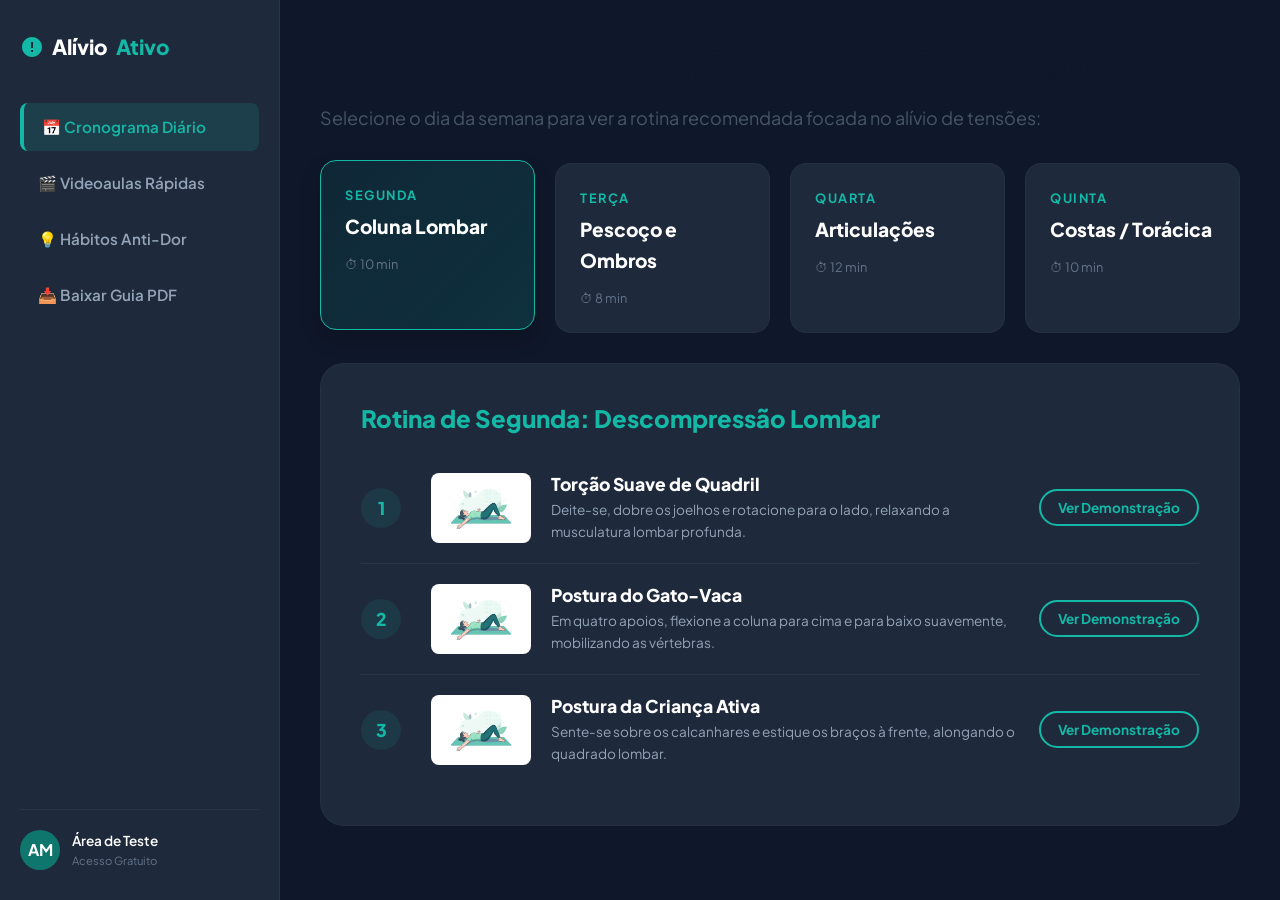
==== area-membros.html @ caadfbf1 "Initial commit - landing page, member portal, manual, illustrations and integrations" ====
<!DOCTYPE html>
<html lang="pt-BR">
<head>
  <meta charset="UTF-8">
  <meta name="viewport" content="width=device-width, initial-scale=1.0">
  <title>Área de Membros - Alívio Ativo</title>
  <link rel="stylesheet" href="style.css">
  <style>
    /* Members Area Custom Overrides */
    .dashboard-container {
      display: grid;
      grid-template-columns: 280px 1fr;
      min-height: 100vh;
      background: var(--color-bg-dark);
      color: #fff;
    }
    
    .sidebar {
      background: var(--color-bg-dark-accent);
      border-right: 1px solid rgba(255,255,255,0.05);
      padding: 30px 20px;
      display: flex;
      flex-direction: column;
      justify-content: space-between;
    }
    
    .sidebar-brand {
      font-size: 1.3rem;
      font-weight: 800;
      color: #fff;
      display: flex;
      align-items: center;
      gap: 8px;
      margin-bottom: 40px;
    }
    
    .sidebar-brand span {
      color: var(--color-primary-light);
    }
    
    .menu-list {
      list-style: none;
      display: flex;
      flex-direction: column;
      gap: 8px;
    }
    
    .menu-item-btn {
      width: 100%;
      background: transparent;
      border: none;
      color: #94a3b8;
      padding: 14px 18px;
      border-radius: var(--border-radius-sm);
      text-align: left;
      font-weight: 600;
      font-size: 0.95rem;
      cursor: pointer;
      display: flex;
      align-items: center;
      gap: 12px;
      transition: var(--transition-fast);
    }
    
    .menu-item-btn:hover, .menu-item-btn.active {
      color: #fff;
      background: rgba(20, 184, 166, 0.1);
    }
    
    .menu-item-btn.active {
      border-left: 4px solid var(--color-primary-light);
      background: rgba(20, 184, 166, 0.15);
      color: var(--color-primary-light);
    }
    
    .user-profile {
      border-top: 1px solid rgba(255,255,255,0.05);
      padding-top: 20px;
      display: flex;
      align-items: center;
      gap: 12px;
    }
    
    .user-avatar-small {
      width: 40px;
      height: 40px;
      border-radius: 50%;
      background: var(--color-primary);
      display: flex;
      align-items: center;
      justify-content: center;
      font-weight: 700;
      color: #fff;
    }
    
    .user-name {
      font-size: 0.85rem;
      font-weight: 600;
    }
    
    .user-role {
      font-size: 0.7rem;
      color: #64748b;
    }
    
    .main-content {
      padding: 40px;
      overflow-y: auto;
      height: 100vh;
    }
    
    .content-section {
      display: none;
      animation: fadeIn 0.4s ease forwards;
    }
    
    .content-section.active {
      display: block;
    }
    
    /* Program Tab Styles */
    .day-grid {
      display: grid;
      grid-template-columns: repeat(auto-fit, minmax(200px, 1fr));
      gap: 20px;
      margin-top: 30px;
    }
    
    .day-card {
      background: var(--color-bg-dark-accent);
      border-radius: var(--border-radius-md);
      padding: 24px;
      border: 1px solid rgba(255,255,255,0.03);
      cursor: pointer;
      transition: var(--transition-normal);
    }
    
    .day-card:hover, .day-card.active {
      border-color: var(--color-primary-light);
      transform: translateY(-3px);
      box-shadow: 0 10px 20px rgba(0,0,0,0.2);
    }
    
    .day-card.active {
      background: linear-gradient(135deg, rgba(20, 184, 166, 0.1) 0%, rgba(13, 148, 136, 0.2) 100%);
    }
    
    .day-title {
      font-size: 0.8rem;
      text-transform: uppercase;
      letter-spacing: 1.5px;
      color: var(--color-primary-light);
      font-weight: 700;
      margin-bottom: 6px;
    }
    
    .day-focus {
      font-size: 1.2rem;
      font-weight: 800;
      color: #fff;
      margin-bottom: 12px;
    }
    
    .day-duration {
      font-size: 0.8rem;
      color: #64748b;
      display: flex;
      align-items: center;
      gap: 4px;
    }
    
    .routine-viewer {
      margin-top: 30px;
      background: var(--color-bg-dark-accent);
      border-radius: var(--border-radius-lg);
      padding: 40px;
      border: 1px solid rgba(255,255,255,0.03);
    }
    
    .exercise-step {
      display: grid;
      grid-template-columns: 50px 100px 1fr 160px;
      gap: 20px;
      align-items: center;
      padding: 20px 0;
      border-bottom: 1px solid rgba(255,255,255,0.05);
    }
    
    .exercise-step:last-child {
      border-bottom: none;
    }
    
    .exercise-num {
      width: 40px;
      height: 40px;
      border-radius: 50%;
      background: rgba(20, 184, 166, 0.1);
      color: var(--color-primary-light);
      display: flex;
      align-items: center;
      justify-content: center;
      font-weight: 800;
      font-size: 1.1rem;
    }
    
    .exercise-info h4 {
      font-size: 1.1rem;
      color: #fff;
      margin-bottom: 4px;
    }
    
    .exercise-info p {
      font-size: 0.85rem;
      color: #94a3b8;
    }
    
    /* Checklist styles */
    .checklist-container {
      background: var(--color-bg-dark-accent);
      border-radius: var(--border-radius-lg);
      padding: 30px;
      margin-top: 24px;
      border: 1px solid rgba(255,255,255,0.03);
    }
    
    .checklist-progress-bar {
      height: 12px;
      background: #334155;
      border-radius: 6px;
      overflow: hidden;
      margin-bottom: 30px;
      position: relative;
    }
    
    .progress-fill {
      height: 100%;
      background: linear-gradient(90deg, var(--color-primary-light), var(--color-secondary));
      width: 0%;
      transition: width var(--transition-normal);
    }
    
    .checklist-item {
      display: flex;
      align-items: center;
      gap: 16px;
      padding: 16px 20px;
      background: rgba(255,255,255,0.02);
      border-radius: var(--border-radius-md);
      margin-bottom: 12px;
      border: 1px solid rgba(255,255,255,0.03);
      cursor: pointer;
      transition: var(--transition-fast);
    }
    
    .checklist-item:hover {
      background: rgba(255,255,255,0.04);
    }
    
    .checklist-checkbox {
      width: 24px;
      height: 24px;
      border-radius: 6px;
      border: 2px solid #64748b;
      display: flex;
      align-items: center;
      justify-content: center;
      font-weight: 700;
      color: transparent;
      transition: var(--transition-fast);
    }
    
    .checklist-item.checked .checklist-checkbox {
      background: var(--color-primary-light);
      border-color: var(--color-primary-light);
      color: #000;
    }
    
    .checklist-item.checked span {
      text-decoration: line-through;
      color: #64748b;
    }
    
    /* Responsive Media */
    @media (max-width: 768px) {
      .dashboard-container {
        grid-template-columns: 1fr;
      }
      .sidebar {
        padding: 20px;
        border-right: none;
        border-bottom: 1px solid rgba(255,255,255,0.05);
      }
      .sidebar-brand {
        margin-bottom: 20px;
      }
      .menu-list {
        flex-direction: row;
        overflow-x: auto;
        padding-bottom: 8px;
      }
      .menu-item-btn {
        white-space: nowrap;
        padding: 10px 14px;
      }
      .user-profile {
        display: none;
      }
      .main-content {
        padding: 20px;
        height: auto;
      }
      .exercise-step {
        grid-template-columns: 40px 80px 1fr;
        gap: 12px;
      }
      .exercise-step button {
        grid-column: span 3;
        margin-top: 10px;
      }
    }
  </style>
</head>
<body>

  <div class="dashboard-container">
    
    <!-- Sidebar Navigation -->
    <aside class="sidebar">
      <div>
        <div class="sidebar-brand">
          <svg width="24" height="24" viewBox="0 0 24 24" fill="none" xmlns="http://www.w3.org/2000/svg">
            <path d="M12 2C6.48 2 2 6.48 2 12C2 17.52 6.48 22 12 22C17.52 22 22 17.52 22 12C22 6.48 17.52 2 12 2ZM13 17H11V15H13V17ZM13 13H11V7H13V13Z" fill="var(--color-primary-light)"/>
          </svg>
          Alívio<span>Ativo</span>
        </div>
        
        <ul class="menu-list">
          <li>
            <button class="menu-item-btn active" id="menu-cronograma" onclick="switchSection('cronograma')">
              📅 Cronograma Diário
            </button>
          </li>
          <li>
            <button class="menu-item-btn" id="menu-videos" onclick="switchSection('videos')">
              🎬 Videoaulas Rápidas
            </button>
          </li>
          <li>
            <button class="menu-item-btn" id="menu-habitos" onclick="switchSection('habitos')">
              💡 Hábitos Anti-Dor
            </button>
          </li>
          <li>
            <button class="menu-item-btn" id="menu-download" onclick="switchSection('download')">
              📥 Baixar Guia PDF
            </button>
          </li>
        </ul>
      </div>
      
      <div class="user-profile">
        <div class="user-avatar-small">AM</div>
        <div>
          <div class="user-name">Área de Teste</div>
          <div class="user-role">Acesso Gratuito</div>
        </div>
      </div>
    </aside>
    
    <!-- Main Content Area -->
    <main class="main-content">
      
      <!-- Section: Cronograma -->
      <section class="content-section active" id="sec-cronograma">
        <h2>Cronograma Prático de Exercícios</h2>
        <p>Selecione o dia da semana para ver a rotina recomendada focada no alívio de tensões:</p>
        
        <div class="day-grid">
          <div class="day-card active" id="day-seg" onclick="selectDay('seg')">
            <div class="day-title">Segunda</div>
            <div class="day-focus">Coluna Lombar</div>
            <div class="day-duration">⏱ 10 min</div>
          </div>
          <div class="day-card" id="day-ter" onclick="selectDay('ter')">
            <div class="day-title">Terça</div>
            <div class="day-focus">Pescoço e Ombros</div>
            <div class="day-duration">⏱ 8 min</div>
          </div>
          <div class="day-card" id="day-qua" onclick="selectDay('qua')">
            <div class="day-title">Quarta</div>
            <div class="day-focus">Articulações</div>
            <div class="day-duration">⏱ 12 min</div>
          </div>
          <div class="day-card" id="day-qui" onclick="selectDay('qui')">
            <div class="day-title">Quinta</div>
            <div class="day-focus">Costas / Torácica</div>
            <div class="day-duration">⏱ 10 min</div>
          </div>
        </div>
        
        <div class="routine-viewer" id="routine-details">
          <!-- Monday (default) details -->
          <h3 style="margin-bottom: 20px; color: var(--color-primary-light);" id="routine-day-name">Rotina de Segunda: Descompressão Lombar</h3>
          
          <div class="exercises-list" id="routine-exercises">
            <div class="exercise-step">
              <div class="exercise-num">1</div>
              <div class="exercise-img-wrapper" style="width: 100px; height: 70px; border-radius: var(--border-radius-sm); overflow: hidden; border: 1px solid rgba(255,255,255,0.08); background: #fff; display: flex; align-items: center; justify-content: center; flex-shrink: 0;">
                <img src="exercise_lombar.png" alt="Torção Suave de Quadril" style="width: 100%; height: 100%; object-fit: contain;">
              </div>
              <div class="exercise-info">
                <h4>Torção Suave de Quadril</h4>
                <p>Deite-se, dobre os joelhos e rotacione para o lado, relaxando a musculatura lombar profunda.</p>
              </div>
              <button onclick="previewExercise('Torção de Quadril', '45')" class="btn-secondary" style="font-size: 0.85rem; padding: 8px 16px; width: 100%;">Ver Demonstração</button>
            </div>
            
            <div class="exercise-step">
              <div class="exercise-num">2</div>
              <div class="exercise-img-wrapper" style="width: 100px; height: 70px; border-radius: var(--border-radius-sm); overflow: hidden; border: 1px solid rgba(255,255,255,0.08); background: #fff; display: flex; align-items: center; justify-content: center; flex-shrink: 0;">
                <img src="exercise_lombar.png" alt="Postura do Gato-Vaca" style="width: 100%; height: 100%; object-fit: contain;">
              </div>
              <div class="exercise-info">
                <h4>Postura do Gato-Vaca</h4>
                <p>Em quatro apoios, flexione a coluna para cima e para baixo suavemente, mobilizando as vértebras.</p>
              </div>
              <button onclick="previewExercise('Gato-Vaca', '60')" class="btn-secondary" style="font-size: 0.85rem; padding: 8px 16px; width: 100%;">Ver Demonstração</button>
            </div>
            
            <div class="exercise-step">
              <div class="exercise-num">3</div>
              <div class="exercise-img-wrapper" style="width: 100px; height: 70px; border-radius: var(--border-radius-sm); overflow: hidden; border: 1px solid rgba(255,255,255,0.08); background: #fff; display: flex; align-items: center; justify-content: center; flex-shrink: 0;">
                <img src="exercise_lombar.png" alt="Postura da Criança Ativa" style="width: 100%; height: 100%; object-fit: contain;">
              </div>
              <div class="exercise-info">
                <h4>Postura da Criança Ativa</h4>
                <p>Sente-se sobre os calcanhares e estique os braços à frente, alongando o quadrado lombar.</p>
              </div>
              <button onclick="previewExercise('Postura da Criança', '50')" class="btn-secondary" style="font-size: 0.85rem; padding: 8px 16px; width: 100%;">Ver Demonstração</button>
            </div>
          </div>
        </div>
      </section>
      
      <!-- Section: Videos -->
      <section class="content-section" id="sec-videos">
        <h2>Videoaulas de Demonstração</h2>
        <p>Abaixo estão as demonstrações de postura para que você execute os movimentos de forma correta e sem riscos.</p>
        
        <div class="day-grid" style="grid-template-columns: repeat(auto-fit, minmax(280px, 1fr));">
          <div class="day-card" onclick="previewExercise('Alinhamento Cervical Avançado', '60')">
            <div style="background:#0f172a; height: 140px; border-radius: var(--border-radius-sm); display: flex; align-items: center; justify-content: center; margin-bottom: 12px; border: 1px solid rgba(255,255,255,0.05);">
              🎬 Assistir Prévia
            </div>
            <div class="day-focus">Ajuste e Alinhamento Cervical</div>
            <p style="font-size: 0.85rem; color: #64748b;">Elimine a tensão acumulada na base da nuca e trapézios.</p>
          </div>
          
          <div class="day-card" onclick="previewExercise('Mobilidade de Quadril e Lombar', '90')">
            <div style="background:#0f172a; height: 140px; border-radius: var(--border-radius-sm); display: flex; align-items: center; justify-content: center; margin-bottom: 12px; border: 1px solid rgba(255,255,255,0.05);">
              🎬 Assistir Prévia
            </div>
            <div class="day-focus">Abertura de Quadril & Psoas</div>
            <p style="font-size: 0.85rem; color: #64748b;">A raiz secreta de muitas dores nas costas baixas.</p>
          </div>
        </div>
      </section>
      
      <!-- Section: Habitos -->
      <section class="content-section" id="sec-habitos">
        <h2>Painel de Hábitos Saudáveis</h2>
        <p>Ajuste suas práticas diárias para evitar que a dor retorne. Marque os hábitos concluídos para acompanhar sua pontuação de bem-estar:</p>
        
        <div class="checklist-container">
          <div style="display:flex; justify-content:space-between; margin-bottom: 10px;">
            <span>Pontuação de Hábitos Posturais</span>
            <span id="progress-percentage">0% concluído</span>
          </div>
          <div class="checklist-progress-bar">
            <div class="progress-fill" id="progress-fill"></div>
          </div>
          
          <div class="checklist-item" onclick="toggleHabit(this)">
            <div class="checklist-checkbox">✓</div>
            <span>Beber 2.5L de água para hidratar os discos intervertebrais</span>
          </div>
          
          <div class="checklist-item" onclick="toggleHabit(this)">
            <div class="checklist-checkbox">✓</div>
            <span>Fazer pausa ativa de 2 minutos para alongar a cada 2h de trabalho</span>
          </div>
          
          <div class="checklist-item" onclick="toggleHabit(this)">
            <div class="checklist-checkbox">✓</div>
            <span>Ajustar a altura da tela do computador para evitar inclinação do pescoço</span>
          </div>
          
          <div class="checklist-item" onclick="toggleHabit(this)">
            <div class="checklist-checkbox">✓</div>
            <span>Dormir de lado com um travesseiro leve apoiando os joelhos</span>
          </div>
        </div>
      </section>
      
      <!-- Section: Download -->
      <section class="content-section" id="sec-download">
        <h2>Download do Material de Apoio</h2>
        <p>Baixe o arquivo PDF completo para ler no celular mesmo quando estiver sem internet.</p>
        
        <div style="background: var(--color-bg-dark-accent); border-radius: var(--border-radius-lg); padding: 40px; text-align: center; border: 1px solid rgba(255,255,255,0.03); margin-top: 30px;">
          <div style="font-size: 4rem; margin-bottom: 20px;">📄</div>
          <h3>Manual Completo Alívio Ativo (PDF)</h3>
          <p style="margin-bottom: 30px; max-width: 500px; margin-left: auto; margin-right: auto;">Contém todas as fotos demonstrativas de postura, tabelas de exercícios e o diário de hábitos para impressão rápida.</p>
          <a href="manual.html" target="_blank" class="btn-primary">Acessar e Baixar Manual (PDF)</a>
        </div>
      </section>
      
    </main>
  </div>

  <!-- EXERCISE MODAL POPUP (REUSED FROM LANDING) -->
  <div class="checkout-modal" id="video-modal">
    <div class="checkout-card" style="max-width: 650px; padding: 30px; background: #fff; color: var(--color-text-dark);">
      <button class="checkout-close" onclick="closeVideoModal()">&times;</button>
      <div class="checkout-header" style="text-align: left; margin-bottom: 20px;">
        <span class="badge-green" style="margin-bottom: 8px;">Demonstração de Postura</span>
        <h3 id="modal-video-title" style="font-size: 1.35rem; color: var(--color-text-dark);">Exercício</h3>
      </div>
      
      <div style="background: #0f172a; border-radius: var(--border-radius-md); overflow: hidden; aspect-ratio: 16/9; position: relative; display: flex; flex-direction: column; justify-content: space-between; border: 1px solid rgba(255,255,255,0.05);">
        <!-- Exercise Image Illustration Preview -->
        <img id="modal-video-img" src="" alt="Demonstração" style="position: absolute; top:0; left:0; width:100%; height:100%; object-fit: contain; opacity: 0.35; z-index: 0; pointer-events: none;">
        
        <div style="flex: 1; display: flex; flex-direction: column; justify-content: center; align-items: center; padding: 20px; color: #fff; z-index: 1; position: relative;">
          <div style="border: 2px dashed rgba(20, 184, 166, 0.4); width: 80px; height: 80px; border-radius: 50%; display: flex; align-items: center; justify-content: center; animation: pulse-slow 3s infinite ease-in-out; margin-bottom: 12px; background: rgba(15, 23, 42, 0.6);">
            <svg width="36" height="36" viewBox="0 0 24 24" fill="var(--color-primary-light)" xmlns="http://www.w3.org/2000/svg">
              <path d="M12 2C6.48 2 2 6.48 2 12C2 17.52 6.48 22 12 22C17.52 22 22 17.52 22 12C22 6.48 17.52 2 12 2ZM11 16H9V8H11V16ZM15 16H13V8H15V16Z"/>
            </svg>
          </div>
          <span id="modal-video-exercise-name" style="font-size: 1rem; font-weight: 700; color: #f8fafc; text-shadow: 0 2px 4px rgba(0,0,0,0.8); text-align: center;">Instruções na tela...</span>
          <span style="font-size: 0.8rem; color: var(--color-primary-light); margin-top: 4px; font-weight: 700; text-shadow: 0 1px 3px rgba(0,0,0,0.8);">Executar por: <span id="timer">45</span>s restantes</span>
        </div>
        
        <div style="background: rgba(15, 23, 42, 0.95); padding: 12px 20px; display: flex; align-items: center; justify-content: space-between; border-top: 1px solid rgba(255,255,255,0.1); font-size: 0.8rem; color: #94a3b8;">
          <div style="display: flex; align-items: center; gap: 15px;">
            <span style="color: var(--color-primary-light); font-weight: 700;">REPRODUZINDO</span>
            <span>00:10 / 01:30</span>
          </div>
          <div style="flex: 1; margin: 0 20px; height: 6px; background: #334155; border-radius: 3px; position: relative; overflow: hidden;">
            <div id="video-progress" style="position: absolute; top:0; left:0; height: 100%; width: 12.5%; background: var(--color-primary-light);"></div>
          </div>
          <span>Qualidade: 1080p HD</span>
        </div>
      </div>
      
      <div style="margin-top: 20px;">
        <h4 style="font-size: 1rem; color: var(--color-text-dark); margin-bottom: 8px;">Dica do Fisioterapeuta:</h4>
        <p style="font-size: 0.85rem; color: var(--color-text-muted);">Mantenha respirações ritmadas pelo nariz. Nunca force a amplitude de movimento até sentir pontadas de dor aguda. Respeite as limitações do seu corpo.</p>
      </div>
    </div>
  </div>

  <script>
    // Switch Side Menu Sections
    function switchSection(sectionId) {
      // 1. Update menu active state
      const menuBtns = document.querySelectorAll('.menu-item-btn');
      menuBtns.forEach(btn => btn.classList.remove('active'));
      document.getElementById('menu-' + sectionId).classList.add('active');
      
      // 2. Hide and show sections
      const sections = document.querySelectorAll('.content-section');
      sections.forEach(sec => sec.classList.remove('active'));
      document.getElementById('sec-' + sectionId).classList.add('active');
    }

    // Cronograma: Day Switching
    const dayData = {
      seg: {
        title: "Rotina de Segunda: Descompressão Lombar",
        exercises: [
          { num: 1, name: "Torção Suave de Quadril", desc: "Deite-se, dobre os joelhos e rotacione para o lado, relaxando a musculatura lombar profunda.", time: "45" },
          { num: 2, name: "Postura do Gato-Vaca", desc: "Em quatro apoios, flexione a coluna para cima e para baixo suavemente, mobilizando as vértebras.", time: "60" },
          { num: 3, name: "Postura da Criança Ativa", desc: "Sente-se sobre os calcanhares e estique os braços à frente, alongando o quadrado lombar.", time: "50" }
        ]
      },
      ter: {
        title: "Rotina de Terça: Liberação Cervical e Trapézios",
        exercises: [
          { num: 1, name: "Liberação de Nuca Manual", desc: "Use a ponta dos dedos para massagear suavemente os músculos na base do crânio.", time: "60" },
          { num: 2, name: "Alongamento Lateral de Pescoço", desc: "Incline o pescoço lateralmente apoiando com a mão de forma leve. Sem puxar com força.", time: "45" },
          { num: 3, name: "Rotações de Ombros para Trás", desc: "Faça movimentos circulares amplos com os ombros para relaxar a articulação clavicular.", time: "30" }
        ]
      },
      qua: {
        title: "Rotina de Quarta: Fortalecimento Suave e Articulações",
        exercises: [
          { num: 1, name: "Ponte com Peso Corporal", desc: "Deitado, levante o quadril contraindo os glúteos para fortalecer o core e aliviar joelhos.", time: "45" },
          { num: 2, name: "Isometria de Parede (Wall Sit)", desc: "Apoie as costas na parede e agache ligeiramente por breves segundos para fortalecer quadríceps.", time: "30" },
          { num: 3, name: "Alongamento do Flexor do Quadril", desc: "Dê um passo longo à frente flexionando o joelho de trás, liberando a pelve travada.", time: "45" }
        ]
      },
      qui: {
        title: "Rotina de Quinta: Alinhamento Torácico e Postural",
        exercises: [
          { num: 1, name: "Abertura de Peito na Parede", desc: "Apoie o antebraço na parede e gire o tronco opostamente para alongar peitoral e escápulas.", time: "45" },
          { num: 2, name: "Extensão Torácica na Cadeira", desc: "Sentado, apoie a parte média das costas no encosto e estenda o tronco olhando para cima.", time: "45" },
          { num: 3, name: "Postura da Cobra de Baixo Impacto", desc: "Deitado de bruços, apoie-se nos cotovelos e eleve levemente o queixo alongando o abdômen.", time: "30" }
        ]
      }
    };

    function selectDay(dayKey) {
      // Update active day button
      const dayCards = document.querySelectorAll('.day-card');
      dayCards.forEach(card => card.classList.remove('active'));
      document.getElementById('day-' + dayKey).classList.add('active');
      
      const data = dayData[dayKey];
      document.getElementById('routine-day-name').textContent = data.title;
      
      const exercisesList = document.getElementById('routine-exercises');
      exercisesList.innerHTML = '';
      
      data.exercises.forEach(ex => {
        // Find matching illustration image
        let imgSrc = "product-cover.png";
        const nameLower = ex.name.toLowerCase();
        if (nameLower.indexOf("torção") !== -1 || nameLower.indexOf("lombar") !== -1 || nameLower.indexOf("gato-vaca") !== -1 || nameLower.indexOf("criança") !== -1 || nameLower.indexOf("torácica") !== -1 || nameLower.indexOf("cobra") !== -1) {
          imgSrc = "exercise_lombar.png";
        } else if (nameLower.indexOf("pescoço") !== -1 || nameLower.indexOf("cervical") !== -1 || nameLower.indexOf("nuca") !== -1 || nameLower.indexOf("ombro") !== -1 || nameLower.indexOf("peito") !== -1 || nameLower.indexOf("peitoral") !== -1) {
          imgSrc = "exercise_cervical.png";
        } else if (nameLower.indexOf("ponte") !== -1 || nameLower.indexOf("pélvica") !== -1 || nameLower.indexOf("joelho") !== -1 || nameLower.indexOf("articulação") !== -1 || nameLower.indexOf("quadril") !== -1 || nameLower.indexOf("wall sit") !== -1 || nameLower.indexOf("isometria") !== -1 || nameLower.indexOf("flexor") !== -1) {
          imgSrc = "exercise_articulacao.png";
        }

        const step = document.createElement('div');
        step.className = 'exercise-step';
        step.innerHTML = `
          <div class="exercise-num">${ex.num}</div>
          <div class="exercise-img-wrapper" style="width: 100px; height: 70px; border-radius: var(--border-radius-sm); overflow: hidden; border: 1px solid rgba(255,255,255,0.08); background: #fff; display: flex; align-items: center; justify-content: center; flex-shrink: 0;">
            <img src="${imgSrc}" alt="${ex.name}" style="width: 100%; height: 100%; object-fit: contain;">
          </div>
          <div class="exercise-info">
            <h4>${ex.name}</h4>
            <p>${ex.desc}</p>
          </div>
          <button onclick="previewExercise('${ex.name}', '${ex.time}')" class="btn-secondary" style="font-size: 0.85rem; padding: 8px 16px; width: 100%;">Ver Demonstração</button>
        `;
        exercisesList.appendChild(step);
      });
    }

    // Video modal demo simulator (reused)
    let videoTimerInterval = null;

    function previewExercise(exerciseName, duration) {
      const modal = document.getElementById('video-modal');
      modal.classList.add('active');
      
      document.getElementById('modal-video-title').textContent = "Visualização de Postura";
      document.getElementById('modal-video-exercise-name').textContent = exerciseName;
      
      // Determine the illustration image based on exercise name
      const imgElement = document.getElementById('modal-video-img');
      const nameLower = exerciseName.toLowerCase();
      if (nameLower.indexOf("torção") !== -1 || nameLower.indexOf("lombar") !== -1) {
        imgElement.src = "exercise_lombar.png";
      } else if (nameLower.indexOf("pescoço") !== -1 || nameLower.indexOf("cervical") !== -1 || nameLower.indexOf("alongamento lateral") !== -1 || nameLower.indexOf("nuca") !== -1) {
        imgElement.src = "exercise_cervical.png";
      } else if (nameLower.indexOf("ponte") !== -1 || nameLower.indexOf("pélvica") !== -1 || nameLower.indexOf("articulação") !== -1 || nameLower.indexOf("quadril") !== -1) {
        imgElement.src = "exercise_articulacao.png";
      } else {
        imgElement.src = "product-cover.png";
      }
      
      const timerElement = document.getElementById('timer');
      const progressElement = document.getElementById('video-progress');
      
      let durationNum = parseInt(duration);
      timerElement.textContent = durationNum;
      progressElement.style.width = "0%";
      
      if (videoTimerInterval) clearInterval(videoTimerInterval);
      
      videoTimerInterval = setInterval(() => {
        durationNum--;
        timerElement.textContent = durationNum;
        
        let percent = ((parseInt(duration) - durationNum) / parseInt(duration)) * 100;
        progressElement.style.width = percent + "%";
        
        if (durationNum <= 0) {
          clearInterval(videoTimerInterval);
          closeVideoModal();
        }
      }, 1000);
    }

    function closeVideoModal() {
      const modal = document.getElementById('video-modal');
      modal.classList.remove('active');
      if (videoTimerInterval) {
        clearInterval(videoTimerInterval);
        videoTimerInterval = null;
      }
    }

    // Interactive Habits Checklist
    function toggleHabit(element) {
      element.classList.toggle('checked');
      updateProgress();
    }

    function updateProgress() {
      const totalItems = document.querySelectorAll('.checklist-item').length;
      const checkedItems = document.querySelectorAll('.checklist-item.checked').length;
      
      const percentage = totalItems > 0 ? Math.round((checkedItems / totalItems) * 100) : 0;
      
      document.getElementById('progress-percentage').textContent = percentage + "% concluído";
      document.getElementById('progress-fill').style.width = percentage + "%";
    }
  </script>
</body>
</html>
---- style.css ----
@import url('https://fonts.googleapis.com/css2?family=Plus+Jakarta+Sans:wght@300;400;500;600;700;800&display=swap');

/* CSS Variables for Premium Theme */
:root {
  --color-bg-primary: #f8fafc;
  --color-bg-secondary: #ffffff;
  --color-bg-dark: #0f172a;
  --color-bg-dark-accent: #1e293b;
  --color-primary: #0f766e; /* Soothing Deep Teal */
  --color-primary-light: #14b8a6; /* Soothing Light Teal */
  --color-primary-glow: rgba(20, 184, 166, 0.15);
  --color-secondary: #059669; /* Healing Green */
  --color-accent: #f97316; /* High-conversion Coral Orange */
  --color-accent-hover: #ea580c;
  --color-accent-glow: rgba(249, 115, 22, 0.25);
  
  --color-text-dark: #0f172a;
  --color-text-muted: #475569;
  --color-text-light: #f8fafc;
  --color-text-teal: #0f766e;
  
  --border-radius-sm: 8px;
  --border-radius-md: 16px;
  --border-radius-lg: 24px;
  --border-radius-full: 9999px;
  
  --shadow-sm: 0 2px 4px rgba(0,0,0,0.02);
  --shadow-md: 0 8px 30px rgba(0, 0, 0, 0.06);
  --shadow-lg: 0 20px 40px rgba(15, 23, 42, 0.08);
  --shadow-accent: 0 10px 25px rgba(249, 115, 22, 0.3);
  
  --transition-fast: 0.2s ease;
  --transition-normal: 0.3s cubic-bezier(0.4, 0, 0.2, 1);
  --transition-slow: 0.5s cubic-bezier(0.4, 0, 0.2, 1);
}

/* Reset and Base Styles */
* {
  margin: 0;
  padding: 0;
  box-sizing: border-box;
  font-family: 'Plus Jakarta Sans', sans-serif;
  scroll-behavior: smooth;
  -webkit-font-smoothing: antialiased;
}

body {
  background-color: var(--color-bg-primary);
  color: var(--color-text-dark);
  line-height: 1.6;
  overflow-x: hidden;
}

/* Container */
.container {
  width: 100%;
  max-width: 1200px;
  margin: 0 auto;
  padding: 0 24px;
}

/* Typography */
h1, h2, h3, h4 {
  font-weight: 800;
  line-height: 1.2;
}

h1 {
  font-size: clamp(2.2rem, 5vw, 3.8rem);
  color: var(--color-text-light);
  margin-bottom: 20px;
}

h2 {
  font-size: clamp(1.8rem, 4vw, 2.5rem);
  text-align: center;
  color: var(--color-text-dark);
  margin-bottom: 16px;
}

h2.light {
  color: var(--color-text-light);
}

h3 {
  font-size: 1.5rem;
  margin-bottom: 12px;
}

p {
  font-size: clamp(1rem, 2vw, 1.125rem);
  color: var(--color-text-muted);
}

p.lead {
  font-size: clamp(1.1rem, 2.5vw, 1.35rem);
  font-weight: 500;
}

p.light {
  color: #cbd5e1;
}

/* Highlights */
.highlight-teal {
  color: var(--color-primary-light);
}

.highlight-accent {
  color: var(--color-accent);
}

/* Buttons and CTA */
.btn-primary {
  display: inline-flex;
  align-items: center;
  justify-content: center;
  background: var(--color-accent);
  color: #fff;
  font-weight: 700;
  font-size: 1.25rem;
  padding: 18px 36px;
  border-radius: var(--border-radius-full);
  text-decoration: none;
  box-shadow: var(--shadow-accent);
  border: none;
  cursor: pointer;
  transition: var(--transition-normal);
  text-align: center;
  position: relative;
  overflow: hidden;
  z-index: 1;
}

.btn-primary::before {
  content: '';
  position: absolute;
  top: 0;
  left: 0;
  width: 100%;
  height: 100%;
  background: linear-gradient(135deg, rgba(255,255,255,0.15) 0%, rgba(255,255,255,0) 100%);
  transition: var(--transition-normal);
  z-index: -1;
}

.btn-primary:hover {
  transform: translateY(-3px) scale(1.02);
  background: var(--color-accent-hover);
  box-shadow: 0 15px 30px rgba(249, 115, 22, 0.45);
}

.btn-primary:active {
  transform: translateY(-1px);
}

.btn-secondary {
  display: inline-block;
  background: transparent;
  color: var(--color-primary-light);
  border: 2px solid var(--color-primary-light);
  font-weight: 700;
  font-size: 1rem;
  padding: 12px 24px;
  border-radius: var(--border-radius-full);
  text-decoration: none;
  cursor: pointer;
  transition: var(--transition-fast);
}

.btn-secondary:hover {
  background: var(--color-primary-glow);
  color: #fff;
  border-color: #fff;
}

/* Badges */
.badge-cta {
  font-size: 0.85rem;
  font-weight: 700;
  background: rgba(249, 115, 22, 0.1);
  color: var(--color-accent);
  padding: 6px 16px;
  border-radius: var(--border-radius-full);
  display: inline-block;
  margin-bottom: 12px;
  border: 1px solid rgba(249, 115, 22, 0.2);
}

.badge-green {
  font-size: 0.85rem;
  font-weight: 700;
  background: rgba(16, 185, 129, 0.1);
  color: var(--color-secondary);
  padding: 6px 16px;
  border-radius: var(--border-radius-full);
  display: inline-block;
  margin-bottom: 12px;
  border: 1px solid rgba(16, 185, 129, 0.2);
}

/* Header/Nav (Just logo & support/guarantee anchor) */
header {
  padding: 20px 0;
  background: var(--color-bg-dark);
  border-bottom: 1px solid rgba(255,255,255,0.05);
}

.header-container {
  display: flex;
  justify-content: space-between;
  align-items: center;
}

.logo {
  font-size: 1.5rem;
  font-weight: 800;
  color: #fff;
  display: flex;
  align-items: center;
  gap: 8px;
}

.logo span {
  color: var(--color-primary-light);
}

.nav-link {
  color: rgba(255, 255, 255, 0.7);
  text-decoration: none;
  font-size: 0.95rem;
  font-weight: 500;
  transition: var(--transition-fast);
}

.nav-link:hover {
  color: var(--color-primary-light);
}

/* HERO SECTION */
.hero {
  background: radial-gradient(circle at 80% 20%, rgba(20, 184, 166, 0.15) 0%, rgba(15, 23, 42, 0) 50%), var(--color-bg-dark);
  padding: 80px 0 100px 0;
  color: var(--color-text-light);
  position: relative;
}

.hero-grid {
  display: grid;
  grid-template-columns: 1.2fr 0.8fr;
  gap: 48px;
  align-items: center;
}

.hero-content {
  display: flex;
  flex-direction: column;
  align-items: flex-start;
}

.hero-subheadline {
  font-size: 1.2rem;
  color: #94a3b8;
  margin-bottom: 30px;
}

.cta-group {
  width: 100%;
  display: flex;
  flex-direction: column;
  gap: 12px;
  margin-bottom: 30px;
}

.cta-subtext {
  font-size: 0.85rem;
  color: #64748b;
  display: flex;
  align-items: center;
  gap: 6px;
}

.cta-subtext svg {
  fill: var(--color-secondary);
}

.hero-media {
  position: relative;
  display: flex;
  justify-content: center;
  align-items: center;
}

/* Product Mock Graphic */
.mockup-container {
  position: relative;
  width: 100%;
  max-width: 400px;
  aspect-ratio: 4/5;
  border-radius: var(--border-radius-lg);
  background: linear-gradient(145deg, #1e293b 0%, #0f172a 100%);
  border: 1px solid rgba(255,255,255,0.08);
  box-shadow: 0 30px 60px rgba(0,0,0,0.4);
  overflow: hidden;
  display: flex;
  flex-direction: column;
  justify-content: space-between;
  padding: 30px;
}

.mockup-header {
  display: flex;
  justify-content: space-between;
  align-items: center;
}

.mockup-logo {
  font-size: 1rem;
  font-weight: 700;
  color: #fff;
  border-left: 3px solid var(--color-primary-light);
  padding-left: 8px;
}

.mockup-badge {
  font-size: 0.7rem;
  background: var(--color-primary-light);
  color: var(--color-bg-dark);
  font-weight: 700;
  padding: 4px 10px;
  border-radius: var(--border-radius-full);
}

.mockup-body {
  margin: auto 0;
  text-align: center;
}

.mockup-title {
  font-size: 1.8rem;
  font-weight: 800;
  background: linear-gradient(135deg, #ffffff 30%, #94a3b8 100%);
  -webkit-background-clip: text;
  -webkit-text-fill-color: transparent;
  margin-bottom: 12px;
}

.mockup-subtitle {
  font-size: 0.9rem;
  color: var(--color-primary-light);
  font-weight: 600;
  letter-spacing: 1px;
  text-transform: uppercase;
}

.mockup-visual {
  width: 120px;
  height: 120px;
  margin: 20px auto;
  border-radius: 50%;
  background: radial-gradient(circle, rgba(20, 184, 166, 0.2) 0%, rgba(20, 184, 166, 0) 70%);
  border: 1px dashed rgba(20, 184, 166, 0.4);
  display: flex;
  align-items: center;
  justify-content: center;
  position: relative;
}

.mockup-visual svg {
  width: 50px;
  height: 50px;
  fill: var(--color-primary-light);
  animation: pulse-slow 3s infinite ease-in-out;
}

.mockup-footer {
  border-top: 1px solid rgba(255,255,255,0.05);
  padding-top: 15px;
  display: flex;
  justify-content: space-around;
  align-items: center;
  font-size: 0.75rem;
  color: #64748b;
}

.mockup-footer-item {
  display: flex;
  align-items: center;
  gap: 4px;
}

.mockup-floating-badge {
  position: absolute;
  bottom: 20px;
  left: -20px;
  background: var(--color-bg-secondary);
  color: var(--color-bg-dark);
  padding: 12px 16px;
  border-radius: var(--border-radius-md);
  box-shadow: 0 20px 40px rgba(0,0,0,0.15);
  display: flex;
  align-items: center;
  gap: 10px;
  border: 1px solid rgba(0,0,0,0.05);
  animation: float 4s ease-in-out infinite;
}

.floating-icon {
  width: 32px;
  height: 32px;
  border-radius: 50%;
  background: rgba(16, 185, 129, 0.1);
  color: var(--color-secondary);
  display: flex;
  align-items: center;
  justify-content: center;
}

.floating-text {
  display: flex;
  flex-direction: column;
}

.floating-text .label {
  font-size: 0.7rem;
  color: var(--color-text-muted);
}

.floating-text .value {
  font-size: 0.85rem;
  font-weight: 700;
}

/* Trust Badges under Hero */
.hero-trust-badges {
  display: flex;
  gap: 24px;
  flex-wrap: wrap;
  margin-top: 40px;
}

.trust-badge {
  display: flex;
  align-items: center;
  gap: 8px;
  font-size: 0.85rem;
  color: #94a3b8;
}

.trust-badge svg {
  fill: var(--color-primary-light);
}

/* INTERACTIVE PAIN SELECTOR SECTION */
.pain-selector-section {
  padding: 80px 0;
  background-color: var(--color-bg-secondary);
  border-bottom: 1px solid rgba(0,0,0,0.05);
}

.section-intro {
  text-align: center;
  max-width: 700px;
  margin: 0 auto 50px auto;
}

.pain-selector-widget {
  background: var(--color-bg-primary);
  border-radius: var(--border-radius-lg);
  border: 1px solid rgba(0,0,0,0.05);
  box-shadow: var(--shadow-md);
  padding: 40px;
  display: grid;
  grid-template-columns: 0.9fr 1.1fr;
  gap: 40px;
  align-items: center;
}

.pain-map-visual {
  position: relative;
  display: flex;
  justify-content: center;
  align-items: center;
  background: #f1f5f9;
  border-radius: var(--border-radius-md);
  padding: 30px 10px;
  overflow: hidden;
  height: 100%;
  min-height: 380px;
}

.human-body-svg {
  width: 100%;
  max-width: 160px;
  height: auto;
  fill: #cbd5e1;
}

.pain-hotspot {
  position: absolute;
  width: 24px;
  height: 24px;
  cursor: pointer;
}

.pain-hotspot::before {
  content: '';
  position: absolute;
  top: 50%;
  left: 50%;
  transform: translate(-50%, -50%);
  width: 12px;
  height: 12px;
  background: rgba(249, 115, 22, 0.8);
  border-radius: 50%;
  z-index: 2;
  transition: var(--transition-fast);
}

.pain-hotspot::after {
  content: '';
  position: absolute;
  top: 50%;
  left: 50%;
  transform: translate(-50%, -50%);
  width: 24px;
  height: 24px;
  background: rgba(249, 115, 22, 0.3);
  border-radius: 50%;
  z-index: 1;
  animation: pulse-ring 1.5s cubic-bezier(0.215, 0.610, 0.355, 1) infinite;
}

.pain-hotspot.active::before {
  background: var(--color-primary-light);
  width: 16px;
  height: 16px;
}

.pain-hotspot.active::after {
  background: rgba(20, 184, 166, 0.4);
}

.pain-map-wrapper {
  position: relative;
  width: 150px;
  height: 360px;
  margin: 0 auto;
}

/* Body positions for hotspots */
.hotspot-neck { top: 17%; left: 50%; transform: translateX(-50%); }
.hotspot-back { top: 36%; left: 50%; transform: translateX(-50%); }
.hotspot-lowerback { top: 48%; left: 50%; transform: translateX(-50%); }
.hotspot-knee { top: 75%; left: 50%; transform: translateX(-50%); }

.pain-tabs {
  display: flex;
  flex-direction: column;
  gap: 12px;
}

.pain-tab-btn {
  background: #fff;
  border: 1px solid rgba(0,0,0,0.06);
  padding: 16px 20px;
  border-radius: var(--border-radius-md);
  text-align: left;
  cursor: pointer;
  transition: var(--transition-normal);
  display: flex;
  justify-content: space-between;
  align-items: center;
  box-shadow: var(--shadow-sm);
}

.pain-tab-btn:hover {
  border-color: rgba(20, 184, 166, 0.3);
  transform: translateX(4px);
}

.pain-tab-btn.active {
  background: linear-gradient(135deg, var(--color-primary) 0%, #115e59 100%);
  color: #fff;
  border-color: var(--color-primary);
  box-shadow: 0 10px 20px rgba(13, 148, 136, 0.2);
}

.pain-tab-btn.active .pain-tab-icon {
  background: rgba(255,255,255,0.15);
  color: #fff;
}

.pain-tab-icon {
  width: 36px;
  height: 36px;
  border-radius: 50%;
  background: #f1f5f9;
  color: var(--color-primary-light);
  display: flex;
  align-items: center;
  justify-content: center;
  font-size: 1.1rem;
}

.pain-details-card {
  background: #fff;
  border-radius: var(--border-radius-md);
  padding: 30px;
  border: 1px solid rgba(0,0,0,0.04);
  min-height: 300px;
  display: flex;
  flex-direction: column;
  justify-content: center;
  box-shadow: var(--shadow-sm);
}

.pain-detail-content {
  display: none;
  animation: fadeIn 0.4s ease forwards;
}

.pain-detail-content.active {
  display: block;
}

.pain-detail-header {
  display: flex;
  align-items: center;
  gap: 12px;
  margin-bottom: 16px;
}

.pain-detail-header h3 {
  margin-bottom: 0;
  color: var(--color-primary);
}

.pain-action-box {
  margin-top: 24px;
  background: rgba(20, 184, 166, 0.05);
  border-left: 4px solid var(--color-primary-light);
  padding: 16px;
  border-radius: 0 var(--border-radius-sm) var(--border-radius-sm) 0;
}

.pain-action-title {
  font-weight: 700;
  font-size: 0.95rem;
  color: var(--color-primary);
  margin-bottom: 6px;
}

.pain-action-desc {
  font-size: 0.9rem;
  color: var(--color-text-muted);
}

/* PROBLEM SECTION */
.problem-section {
  padding: 80px 0;
  background-color: var(--color-bg-primary);
}

.problem-grid {
  display: grid;
  grid-template-columns: 1fr 1fr;
  gap: 60px;
  align-items: center;
}

.problem-list {
  display: flex;
  flex-direction: column;
  gap: 24px;
}

.problem-item {
  display: flex;
  gap: 16px;
  background: #fff;
  padding: 20px;
  border-radius: var(--border-radius-md);
  border: 1px solid rgba(0,0,0,0.03);
  box-shadow: var(--shadow-sm);
  transition: var(--transition-fast);
}

.problem-item:hover {
  transform: translateY(-2px);
  box-shadow: var(--shadow-md);
}

.problem-icon {
  width: 40px;
  height: 40px;
  border-radius: 50%;
  background: rgba(239, 68, 68, 0.1);
  color: #ef4444;
  display: flex;
  align-items: center;
  justify-content: center;
  flex-shrink: 0;
}

.problem-text h4 {
  font-size: 1.1rem;
  margin-bottom: 4px;
  color: var(--color-text-dark);
}

.problem-text p {
  font-size: 0.95rem;
}

/* THE SOLUTION SECTION */
.solution-section {
  padding: 80px 0;
  background-color: var(--color-bg-dark);
  color: #fff;
}

.solution-grid {
  display: grid;
  grid-template-columns: 1fr 1fr;
  gap: 60px;
  align-items: center;
}

.video-mockup-wrapper {
  position: relative;
  background: #1e293b;
  border-radius: var(--border-radius-lg);
  border: 1px solid rgba(255,255,255,0.08);
  overflow: hidden;
  box-shadow: 0 25px 50px rgba(0,0,0,0.3);
  aspect-ratio: 16/9;
}

.video-placeholder {
  width: 100%;
  height: 100%;
  display: flex;
  flex-direction: column;
  justify-content: center;
  align-items: center;
  background: linear-gradient(rgba(15, 23, 42, 0.6), rgba(15, 23, 42, 0.8));
  cursor: pointer;
  transition: var(--transition-normal);
}

.video-placeholder:hover {
  background: linear-gradient(rgba(15, 23, 42, 0.4), rgba(15, 23, 42, 0.7));
}

.video-play-btn {
  width: 70px;
  height: 70px;
  border-radius: 50%;
  background: var(--color-accent);
  display: flex;
  align-items: center;
  justify-content: center;
  color: #fff;
  font-size: 1.5rem;
  box-shadow: 0 0 0 0 rgba(249, 115, 22, 0.4);
  animation: pulse-play 2s infinite;
  transition: var(--transition-fast);
}

.video-play-btn svg {
  fill: white;
  width: 24px;
  height: 24px;
  margin-left: 4px;
}

.video-placeholder:hover .video-play-btn {
  transform: scale(1.1);
  background: var(--color-accent-hover);
}

.video-tagline {
  margin-top: 15px;
  font-size: 0.85rem;
  font-weight: 600;
  letter-spacing: 1px;
  color: rgba(255, 255, 255, 0.6);
  text-transform: uppercase;
}

.solution-steps {
  display: flex;
  flex-direction: column;
  gap: 30px;
}

.step-card {
  display: flex;
  gap: 20px;
}

.step-number {
  font-size: 2.2rem;
  font-weight: 800;
  color: var(--color-primary-light);
  line-height: 1;
}

.step-info h4 {
  font-size: 1.25rem;
  color: #fff;
  margin-bottom: 6px;
}

.step-info p {
  color: #cbd5e1;
  font-size: 0.95rem;
}

/* WHAT'S INCLUDED SECTION */
.included-section {
  padding: 80px 0;
  background-color: var(--color-bg-secondary);
}

.included-grid {
  display: grid;
  grid-template-columns: repeat(auto-fit, minmax(320px, 1fr));
  gap: 30px;
  margin-top: 40px;
}

.included-card {
  background: var(--color-bg-primary);
  border-radius: var(--border-radius-lg);
  padding: 40px;
  border: 1px solid rgba(0,0,0,0.04);
  box-shadow: var(--shadow-sm);
  transition: var(--transition-slow);
  display: flex;
  flex-direction: column;
}

.included-card:hover {
  transform: translateY(-8px);
  box-shadow: var(--shadow-lg);
  border-color: rgba(20, 184, 166, 0.2);
}

.included-icon-container {
  width: 56px;
  height: 56px;
  border-radius: 16px;
  background: var(--color-primary-glow);
  color: var(--color-primary);
  display: flex;
  align-items: center;
  justify-content: center;
  margin-bottom: 24px;
  font-size: 1.5rem;
}

.included-card h3 {
  font-size: 1.35rem;
  color: var(--color-text-dark);
  margin-bottom: 12px;
}

.included-card p {
  font-size: 0.95rem;
  color: var(--color-text-muted);
}

/* TESTIMONIALS SECTION */
.testimonials-section {
  padding: 80px 0;
  background-color: var(--color-bg-primary);
}

.testimonials-grid {
  display: grid;
  grid-template-columns: repeat(auto-fit, minmax(320px, 1fr));
  gap: 30px;
  margin-top: 40px;
}

.testimonial-card {
  background: #fff;
  border-radius: var(--border-radius-lg);
  padding: 30px;
  box-shadow: var(--shadow-sm);
  border: 1px solid rgba(0,0,0,0.03);
  display: flex;
  flex-direction: column;
  justify-content: space-between;
}

.rating-stars {
  display: flex;
  gap: 4px;
  margin-bottom: 15px;
  color: #fbbf24;
}

.testimonial-quote {
  font-size: 1rem;
  color: var(--color-text-muted);
  font-style: italic;
  margin-bottom: 20px;
}

.testimonial-user {
  display: flex;
  align-items: center;
  gap: 12px;
}

.user-avatar {
  width: 48px;
  height: 48px;
  border-radius: 50%;
  background: #e2e8f0;
  display: flex;
  align-items: center;
  justify-content: center;
  font-weight: 700;
  color: var(--color-primary);
}

.user-info h4 {
  font-size: 0.95rem;
  color: var(--color-text-dark);
}

.user-info p {
  font-size: 0.8rem;
  color: var(--color-text-muted);
}

/* PRICING AND OFFER SECTION */
.pricing-section {
  padding: 80px 0;
  background: radial-gradient(circle at 10% 80%, rgba(20, 184, 166, 0.1) 0%, rgba(15, 23, 42, 0) 60%), var(--color-bg-dark);
  color: #fff;
  position: relative;
}

.pricing-box {
  max-width: 600px;
  margin: 40px auto 0 auto;
  background: linear-gradient(135deg, rgba(30, 41, 59, 0.9) 0%, rgba(15, 23, 42, 0.9) 100%);
  border-radius: var(--border-radius-lg);
  padding: 50px 40px;
  border: 1px solid rgba(255,255,255,0.08);
  box-shadow: 0 30px 60px rgba(0, 0, 0, 0.3);
  text-align: center;
  backdrop-filter: blur(10px);
}

.price-strike {
  font-size: 1.2rem;
  text-decoration: line-through;
  color: #64748b;
  margin-bottom: 8px;
}

.price-main {
  font-size: 4rem;
  font-weight: 800;
  line-height: 1;
  color: #fff;
  margin-bottom: 10px;
}

.price-main span {
  font-size: 1.5rem;
  font-weight: 600;
  color: #94a3b8;
}

.payment-frequency {
  font-size: 0.95rem;
  color: var(--color-primary-light);
  font-weight: 700;
  text-transform: uppercase;
  letter-spacing: 1.5px;
  margin-bottom: 24px;
}

.pricing-features {
  display: flex;
  flex-direction: column;
  gap: 12px;
  margin: 30px 0;
  text-align: left;
}

.pricing-feature-item {
  display: flex;
  align-items: center;
  gap: 10px;
  font-size: 0.95rem;
  color: #cbd5e1;
}

.pricing-feature-item svg {
  fill: var(--color-secondary);
}

.pricing-cta {
  width: 100%;
}

.pricing-badge {
  display: inline-block;
  background: var(--color-accent);
  color: white;
  padding: 4px 12px;
  border-radius: var(--border-radius-full);
  font-size: 0.75rem;
  font-weight: 800;
  position: absolute;
  top: -12px;
  left: 50%;
  transform: translateX(-50%);
  box-shadow: 0 4px 10px rgba(249, 115, 22, 0.3);
  letter-spacing: 1px;
}

.pricing-wrapper {
  position: relative;
}

.guarantee-box {
  display: flex;
  align-items: center;
  justify-content: center;
  gap: 20px;
  margin-top: 50px;
  background: rgba(255,255,255,0.02);
  border: 1px solid rgba(255,255,255,0.05);
  border-radius: var(--border-radius-md);
  padding: 24px;
}

.guarantee-icon {
  width: 64px;
  height: 64px;
  border-radius: 50%;
  background: rgba(20, 184, 166, 0.1);
  color: var(--color-primary-light);
  display: flex;
  align-items: center;
  justify-content: center;
  font-size: 1.8rem;
  font-weight: 800;
  flex-shrink: 0;
}

.guarantee-text {
  text-align: left;
}

.guarantee-text h4 {
  font-size: 1.1rem;
  margin-bottom: 4px;
  color: #fff;
}

.guarantee-text p {
  font-size: 0.85rem;
  color: #94a3b8;
}

/* FAQ SECTION */
.faq-section {
  padding: 80px 0;
  background-color: var(--color-bg-secondary);
}

.faq-container {
  max-width: 800px;
  margin: 40px auto 0 auto;
  display: flex;
  flex-direction: column;
  gap: 16px;
}

.faq-item {
  background: var(--color-bg-primary);
  border: 1px solid rgba(0,0,0,0.04);
  border-radius: var(--border-radius-md);
  overflow: hidden;
  transition: var(--transition-fast);
}

.faq-question {
  width: 100%;
  padding: 24px;
  background: transparent;
  border: none;
  text-align: left;
  font-size: 1.1rem;
  font-weight: 700;
  color: var(--color-text-dark);
  cursor: pointer;
  display: flex;
  justify-content: space-between;
  align-items: center;
  gap: 16px;
}

.faq-question:hover {
  color: var(--color-primary);
}

.faq-answer {
  max-height: 0;
  overflow: hidden;
  transition: max-height var(--transition-normal);
}

.faq-answer-content {
  padding: 0 24px 24px 24px;
  color: var(--color-text-muted);
  font-size: 0.95rem;
}

.faq-toggle-icon {
  font-size: 1.5rem;
  line-height: 1;
  font-weight: 300;
  transition: var(--transition-fast);
  color: var(--color-text-muted);
}

.faq-item.active {
  border-color: rgba(20, 184, 166, 0.2);
  box-shadow: var(--shadow-md);
  background: #fff;
}

.faq-item.active .faq-toggle-icon {
  transform: rotate(45deg);
  color: var(--color-primary);
}

.faq-item.active .faq-answer {
  /* Set dynamically by JS, fallbacks to content size */
}

/* SIMULATED CHECKOUT MODAL */
.checkout-modal {
  position: fixed;
  top: 0;
  left: 0;
  width: 100%;
  height: 100%;
  background: rgba(15, 23, 42, 0.6);
  backdrop-filter: blur(8px);
  z-index: 1000;
  display: flex;
  align-items: center;
  justify-content: center;
  opacity: 0;
  pointer-events: none;
  transition: opacity var(--transition-normal);
}

.checkout-modal.active {
  opacity: 1;
  pointer-events: all;
}

.checkout-card {
  background: #fff;
  width: 100%;
  max-width: 500px;
  border-radius: var(--border-radius-lg);
  padding: 40px;
  box-shadow: 0 30px 60px rgba(0,0,0,0.2);
  border: 1px solid rgba(0,0,0,0.05);
  position: relative;
  transform: translateY(20px);
  transition: transform var(--transition-normal);
}

.checkout-modal.active .checkout-card {
  transform: translateY(0);
}

.checkout-close {
  position: absolute;
  top: 20px;
  right: 20px;
  background: transparent;
  border: none;
  font-size: 1.8rem;
  cursor: pointer;
  color: var(--color-text-muted);
  line-height: 1;
  transition: var(--transition-fast);
}

.checkout-close:hover {
  color: var(--color-text-dark);
}

.checkout-header {
  text-align: center;
  margin-bottom: 24px;
}

.checkout-header h3 {
  font-size: 1.5rem;
  color: var(--color-text-dark);
}

.checkout-header p {
  font-size: 0.9rem;
}

.checkout-form {
  display: flex;
  flex-direction: column;
  gap: 16px;
}

.form-group {
  display: flex;
  flex-direction: column;
  gap: 6px;
}

.form-group label {
  font-size: 0.85rem;
  font-weight: 700;
  color: var(--color-text-dark);
}

.form-group input {
  padding: 12px 16px;
  border-radius: var(--border-radius-sm);
  border: 1px solid #cbd5e1;
  font-size: 0.95rem;
  transition: var(--transition-fast);
}

.form-group input:focus {
  outline: none;
  border-color: var(--color-primary-light);
  box-shadow: 0 0 0 3px var(--color-primary-glow);
}

.checkout-summary {
  background: var(--color-bg-primary);
  padding: 16px;
  border-radius: var(--border-radius-md);
  margin-top: 10px;
}

.checkout-summary-row {
  display: flex;
  justify-content: space-between;
  font-size: 0.9rem;
  margin-bottom: 8px;
}

.checkout-summary-row:last-child {
  margin-bottom: 0;
  padding-top: 8px;
  border-top: 1px dashed #cbd5e1;
  font-weight: 700;
  color: var(--color-text-dark);
}

/* Success State in Modal */
.checkout-success-state {
  display: none;
  text-align: center;
  padding: 20px 0;
}

.success-icon {
  width: 64px;
  height: 64px;
  border-radius: 50%;
  background: rgba(16, 185, 129, 0.1);
  color: var(--color-secondary);
  display: flex;
  align-items: center;
  justify-content: center;
  font-size: 2rem;
  margin: 0 auto 20px auto;
}

/* Footer */
footer {
  background-color: var(--color-bg-dark);
  color: #64748b;
  padding: 60px 0 30px 0;
  border-top: 1px solid rgba(255,255,255,0.05);
}

.footer-grid {
  display: grid;
  grid-template-columns: 1.5fr repeat(auto-fit, minmax(200px, 1fr));
  gap: 40px;
  margin-bottom: 40px;
}

.footer-info {
  display: flex;
  flex-direction: column;
  gap: 15px;
}

.footer-info p {
  font-size: 0.9rem;
  color: #94a3b8;
  max-width: 320px;
}

.footer-links-title {
  font-size: 0.9rem;
  font-weight: 700;
  color: #fff;
  margin-bottom: 16px;
  text-transform: uppercase;
  letter-spacing: 1px;
}

.footer-links-list {
  list-style: none;
  display: flex;
  flex-direction: column;
  gap: 10px;
}

.footer-link {
  color: #94a3b8;
  text-decoration: none;
  font-size: 0.9rem;
  transition: var(--transition-fast);
}

.footer-link:hover {
  color: #fff;
}

.footer-bottom {
  border-top: 1px solid rgba(255,255,255,0.05);
  padding-top: 30px;
  display: flex;
  justify-content: space-between;
  flex-wrap: wrap;
  gap: 20px;
  font-size: 0.8rem;
}

/* Animations */
@keyframes float {
  0% { transform: translateY(0px) translateX(-20px); }
  50% { transform: translateY(-10px) translateX(-20px); }
  100% { transform: translateY(0px) translateX(-20px); }
}

@keyframes pulse-slow {
  0%, 100% { transform: scale(1); opacity: 0.8; }
  50% { transform: scale(1.1); opacity: 1; }
}

@keyframes pulse-ring {
  0% { transform: translate(-50%, -50%) scale(0.35); opacity: 1; }
  80%, 100% { transform: translate(-50%, -50%) scale(1.2); opacity: 0; }
}

@keyframes pulse-play {
  0% { box-shadow: 0 0 0 0 rgba(249, 115, 22, 0.4); }
  70% { box-shadow: 0 0 0 15px rgba(249, 115, 22, 0); }
  100% { box-shadow: 0 0 0 0 rgba(249, 115, 22, 0); }
}

@keyframes fadeIn {
  from { opacity: 0; transform: translateY(10px); }
  to { opacity: 1; transform: translateY(0); }
}

/* Responsive Media Queries */
@media (max-width: 991px) {
  .hero-grid {
    grid-template-columns: 1fr;
    gap: 40px;
    text-align: center;
  }
  .hero-content {
    align-items: center;
  }
  .hero-media {
    margin-top: 20px;
  }
  .mockup-floating-badge {
    left: 10px;
  }
  .pain-selector-widget {
    grid-template-columns: 1fr;
  }
  .problem-grid, .solution-grid {
    grid-template-columns: 1fr;
    gap: 40px;
  }
  .solution-grid {
    display: flex;
    flex-direction: column-reverse;
  }
}

@media (max-width: 576px) {
  .btn-primary {
    width: 100%;
    font-size: 1.1rem;
    padding: 16px 28px;
  }
  .hero-trust-badges {
    justify-content: center;
  }
  .checkout-card {
    padding: 24px;
  }
  .pricing-box {
    padding: 40px 20px;
  }
  .guarantee-box {
    flex-direction: column;
    text-align: center;
  }
  .guarantee-text {
    text-align: center;
  }
}
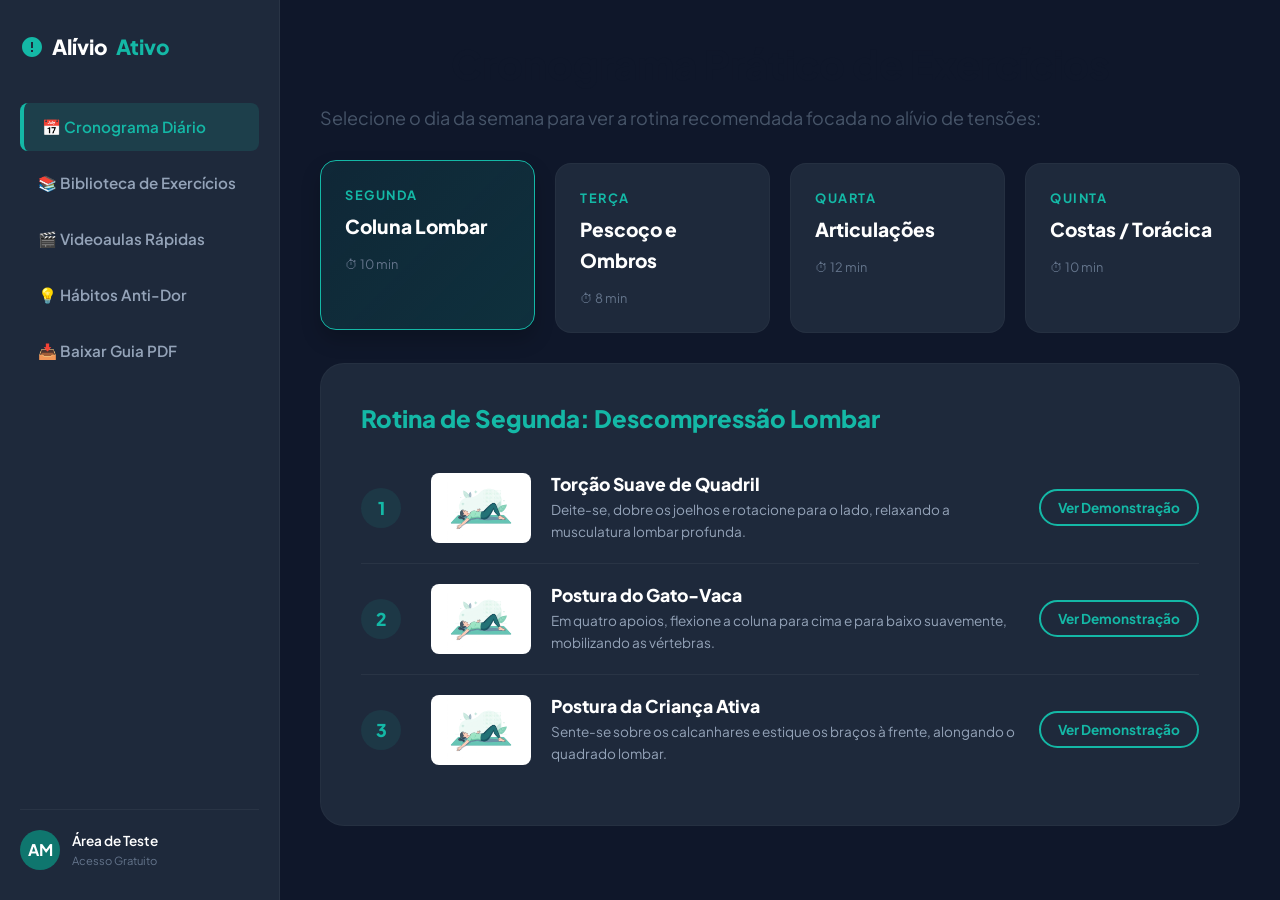
==== commit 681b84cf: "Implement 50-exercise library database and filters inside the members dashboard" ====
--- a/area-membros.html
+++ b/area-membros.html
@@ -318,6 +318,12 @@
         margin-top: 10px;
       }
     }
+    .btn-secondary.active-filter {
+      background: var(--color-primary-light) !important;
+      color: var(--color-bg-dark) !important;
+      border-color: var(--color-primary-light) !important;
+      font-weight: 700;
+    }
   </style>
 </head>
 <body>
@@ -338,6 +344,11 @@
           <li>
             <button class="menu-item-btn active" id="menu-cronograma" onclick="switchSection('cronograma')">
               📅 Cronograma Diário
+            </button>
+          </li>
+          <li>
+            <button class="menu-item-btn" id="menu-biblioteca" onclick="switchSection('biblioteca')">
+              📚 Biblioteca de Exercícios
             </button>
           </li>
           <li>
@@ -441,6 +452,30 @@
           </div>
         </div>
       </section>
+
+      <!-- Section: Biblioteca (50 Exercicios) -->
+      <section class="content-section" id="sec-biblioteca">
+        <div style="display: flex; justify-content: space-between; align-items: center; flex-wrap: wrap; gap: 15px; margin-bottom: 25px;">
+          <div>
+            <h2 style="text-align: left; margin-bottom: 8px;">Biblioteca Anti-Dor (50 Exercícios)</h2>
+            <p style="color: #94a3b8;">Guia visual completo de movimentos classificados por grupo muscular para alívio imediato:</p>
+          </div>
+          
+          <!-- Category Filters -->
+          <div style="display: flex; gap: 8px; flex-wrap: wrap;">
+            <button onclick="filterLibrary('todos')" class="btn-secondary active-filter" id="filter-todos" style="font-size: 0.8rem; padding: 8px 16px; cursor: pointer; border-radius: var(--border-radius-sm);">Todos</button>
+            <button onclick="filterLibrary('lombar')" class="btn-secondary" id="filter-lombar" style="font-size: 0.8rem; padding: 8px 16px; cursor: pointer; border-radius: var(--border-radius-sm);">Lombar & Coluna</button>
+            <button onclick="filterLibrary('pescoco')" class="btn-secondary" id="filter-pescoco" style="font-size: 0.8rem; padding: 8px 16px; cursor: pointer; border-radius: var(--border-radius-sm);">Pescoço & Ombros</button>
+            <button onclick="filterLibrary('articulacao')" class="btn-secondary" id="filter-articulacao" style="font-size: 0.8rem; padding: 8px 16px; cursor: pointer; border-radius: var(--border-radius-sm);">Articulações & Joelhos</button>
+            <button onclick="filterLibrary('postura')" class="btn-secondary" id="filter-postura" style="font-size: 0.8rem; padding: 8px 16px; cursor: pointer; border-radius: var(--border-radius-sm);">Postura Geral</button>
+          </div>
+        </div>
+        
+        <!-- Exercises Library Grid -->
+        <div id="library-grid" style="display: grid; grid-template-columns: repeat(auto-fill, minmax(280px, 1fr)); gap: 20px;">
+          <!-- Generated dynamically via JS -->
+        </div>
+      </section>
       
       <!-- Section: Videos -->
       <section class="content-section" id="sec-videos">
@@ -721,6 +756,140 @@
       document.getElementById('progress-percentage').textContent = percentage + "% concluído";
       document.getElementById('progress-fill').style.width = percentage + "%";
     }
+
+    // 50 Exercises database
+    const libraryData = [
+      // CATEGORY: lombar (15 exercises)
+      { id: 1, name: "Torção Suave de Quadril", desc: "Deitado, pernas flexionadas caem para um lado enquanto os ombros ficam colados no chão.", time: "45", cat: "lombar" },
+      { id: 2, name: "Postura do Gato e Vaca", desc: "Mobilização em quatro apoios arqueando as costas para cima e empurrando a barriga para baixo.", time: "60", cat: "lombar" },
+      { id: 3, name: "Postura da Criança Ativa", desc: "Sente-se nos calcanhares com braços esticados à frente para alongamento e descompressão lombar.", time: "50", cat: "lombar" },
+      { id: 4, name: "Extensão de Cobra Suave", desc: "Deitado de bruços, empurre o peito ligeiramente para cima mantendo o quadril no chão.", time: "40", cat: "lombar" },
+      { id: 5, name: "Super-Homem Isométrico", desc: "Deitado de bruços, eleve pernas e braços levemente para fortalecer a cadeia posterior lombar.", time: "30", cat: "lombar" },
+      { id: 6, name: "Alongamento do Piriforme", desc: "Deitado, puxe uma das pernas cruzadas sobre o joelho oposto em direção ao peito.", time: "45", cat: "lombar" },
+      { id: 7, name: "Abraço de Joelho Duplo", desc: "Deitado de costas, puxe ambos os joelhos contra o peito para alongamento lombar passivo.", time: "60", cat: "lombar" },
+      { id: 8, name: "Báscula Pélvica", desc: "Deitado, faça um leve movimento de quadril colando a coluna lombar inteiramente contra o chão.", time: "45", cat: "lombar" },
+      { id: 9, name: "Rotação Lombar Sentado", desc: "Sentado em uma cadeira, gire o tronco lateralmente segurando no encosto de forma controlada.", time: "50", cat: "lombar" },
+      { id: 10, name: "Perdigueiro Estável (Bird Dog)", desc: "Em quatro apoios, estenda o braço direito e a perna esquerda ao mesmo tempo mantendo alinhamento.", time: "45", cat: "lombar" },
+      { id: 11, name: "Alongamento Quadrado Lombar", desc: "Sentado com uma perna dobrada, estenda o braço por cima da cabeça inclinando o tronco.", time: "40", cat: "lombar" },
+      { id: 12, name: "Inclinação Pélvica Lateral", desc: "Deitado, dobre joelhos e oscile o quadril sutilmente para a esquerda e para a direita.", time: "45", cat: "lombar" },
+      { id: 13, name: "Postura da Esfinge", desc: "Deitado de bruços apoiado nos antebraços, relaxe a lombar e abra o peito olhando à frente.", time: "60", cat: "lombar" },
+      { id: 14, name: "Alongamento Científico do Quadril", desc: "Deitado de costas, cruze uma perna e solte o peso lateralmente abrindo a fáscia lombar.", time: "50", cat: "lombar" },
+      { id: 15, name: "Descompressão Pélvica na Parede", desc: "Deitado de costas com as pernas estendidas e apoiadas verticalmente contra uma parede.", time: "90", cat: "lombar" },
+
+      // CATEGORY: pescoco (15 exercises)
+      { id: 16, name: "Alongamento Lateral de Pescoço", desc: "Incline a cabeça para o lado trazendo a orelha em direção ao ombro com o peso leve da mão.", time: "30", cat: "pescoco" },
+      { id: 17, name: "Liberação Ocipital Manual", desc: "Apoie a base do crânio nas pontas dos dedos e massageie com círculos lentos e leves.", time: "60", cat: "pescoco" },
+      { id: 18, name: "Retração Cervical (Queixo Duplo)", desc: "Puxe a cabeça horizontalmente para trás (sem inclinar) para alinhar a coluna cervical.", time: "45", cat: "pescoco" },
+      { id: 19, name: "Extensão Torácica na Cadeira", desc: "Sentado, apoie a parte média das costas no encosto e abra os cotovelos olhando para o teto.", time: "45", cat: "pescoco" },
+      { id: 20, name: "Alongamento de Trapézio Lateral", desc: "Puxe a cabeça suavemente em ângulo diagonal, direcionando o queixo para a axila.", time: "40", cat: "pescoco" },
+      { id: 21, name: "Abertura de Peitoral na Parede", desc: "Apoie o antebraço em uma parede e gire o corpo ligeiramente para o lado oposto.", time: "45", cat: "pescoco" },
+      { id: 22, name: "Rotações Controladas de Ombros", desc: "Gire os ombros em círculos amplos e relaxados para trás para liberar a fáscia escapular.", time: "60", cat: "pescoco" },
+      { id: 23, name: "Elevação Escapular Consciente", desc: "Suba os ombros em direção às orelhas, mantenha por 3 segundos e solte-os pesadamente.", time: "40", cat: "pescoco" },
+      { id: 24, name: "Alongamento Flexor Cervical", desc: "Entrelace os dedos atrás da cabeça e aplique uma leve pressão para frente encostando o queixo no peito.", time: "35", cat: "pescoco" },
+      { id: 25, name: "Descompressão Cervical com Toalha", desc: "Passe uma toalha na nuca, puxe-a ligeiramente para a frente e estenda a cabeça para trás.", time: "60", cat: "pescoco" },
+      { id: 26, name: "Postura da Linha na Agulha", desc: "Em quatro apoios, passe um braço por baixo do corpo repousando o ombro e ouvido no chão.", time: "45", cat: "pescoco" },
+      { id: 27, name: "Alongamento Torácico Pronado", desc: "Deitado de bruços, estique os braços em 'Y' e eleve ligeiramente o tronco e peito.", time: "40", cat: "pescoco" },
+      { id: 28, name: "Abertura Escapular Cruzada", desc: "Cruze os braços na frente do peito tentando abraçar as próprias costas, abrindo escápulas.", time: "45", cat: "pescoco" },
+      { id: 29, name: "Alongamento de Tríceps e Costas", desc: "Puxe o cotovelo por trás da cabeça, inclinando levemente o tronco para alongar o grande dorsal.", time: "30", cat: "pescoco" },
+      { id: 30, name: "Rotação de Pescoço Lenta", desc: "Gire a cabeça lentamente de um lado para o outro, parando nos limites por 3 segundos.", time: "50", cat: "pescoco" },
+
+      // CATEGORY: articulacao (10 exercises)
+      { id: 31, name: "Ponte Pélvica Isométrica", desc: "Deitado, eleve o quadril mantendo joelhos flexionados e contraia os glúteos.", time: "45", cat: "articulacao" },
+      { id: 32, name: "Isometria de Parede (Wall Sit)", desc: "Encoste na parede e agache até formar 90 graus com as pernas, fortalecendo joelhos.", time: "30", cat: "articulacao" },
+      { id: 33, name: "Alongamento do Flexor do Quadril", desc: "Em posição de ajoelhado em um joelho, empurre o quadril levemente para frente.", time: "40", cat: "articulacao" },
+      { id: 34, name: "Alongamento de Isquiotibiais em Pé", desc: "Estenda uma perna à frente, apoie o calcanhar e incline o tronco mantendo a coluna reta.", time: "35", cat: "articulacao" },
+      { id: 35, name: "Alongamento de Panturrilha na Parede", desc: "Apoie os braços na parede e estenda uma perna para trás mantendo o calcanhar no chão.", time: "45", cat: "articulacao" },
+      { id: 36, name: "Abdução de Quadril Lateral", desc: "Deitado de lado, eleve a perna de cima mantendo o joelho estendido, ativando glúteo médio.", time: "40", cat: "articulacao" },
+      { id: 37, name: "Elevação de Perna Retilínea", desc: "Deitado de costas, eleve uma perna estendida até 45 graus, fortalecendo quadríceps.", time: "45", cat: "articulacao" },
+      { id: 38, name: "Mobilidade de Tornozelo na Parede", desc: "Posicione o pé próximo à parede e empurre o joelho à frente até tocar a parede.", time: "50", cat: "articulacao" },
+      { id: 39, name: "Rotação Interna de Quadril (Pernas de Sapo)", desc: "Deitado de bruços, dobre joelhos em 90 graus e deixe os pés caírem para as laterais.", time: "60", cat: "articulacao" },
+      { id: 40, name: "Flexão de Joelho em Pé", desc: "Fique apoiado em uma perna e dobre o outro joelho trazendo o calcanhar em direção ao glúteo.", time: "40", cat: "articulacao" },
+
+      // CATEGORY: postura (10 exercises)
+      { id: 41, name: "Alongamento de Cadeia Posterior", desc: "Em pé, dobre o tronco para frente soltando o peso da cabeça e braços em direção ao chão.", time: "60", cat: "postura" },
+      { id: 42, name: "Postura do Guerreiro Suave", desc: "Dê um passo largo à frente, flexione o joelho e eleve os braços em direção ao teto.", time: "45", cat: "postura" },
+      { id: 43, name: "Alongamento da Borboleta", desc: "Sentado, junte as solas dos pés, segure as pontas e incline o tronco para a frente.", time: "50", cat: "postura" },
+      { id: 44, name: "Rotação de Tronco Ajoelhado", desc: "Ajoelhado em quatro apoios, coloque uma mão na nuca e aponte o cotovelo para cima e para baixo.", time: "40", cat: "postura" },
+      { id: 45, name: "Alongamento Lateral de Tronco", desc: "Em pé, cruze os pés, eleve um braço e incline lateralmente abrindo toda a fáscia lateral.", time: "30", cat: "postura" },
+      { id: 46, name: "Extensão Geral em Pé", desc: "Em pé, apoie as mãos na lombar alta e empurre o quadril levemente à frente olhando para o teto.", time: "30", cat: "postura" },
+      { id: 47, name: "Descompressão com Rolo Torácico", desc: "Apoie a coluna torácica sobre uma toalha enrolada firme e solte o peso do corpo abrindo o peito.", time: "90", cat: "postura" },
+      { id: 48, name: "Alongamento Flexor de Punho", desc: "Estique o braço à frente e puxe os dedos para trás alongando a fáscia do antebraço.", time: "30", cat: "postura" },
+      { id: 49, name: "Abertura de Ombros Sentado", desc: "Sentado, entrelace os dedos atrás das costas e estique os braços abrindo o peito.", time: "40", cat: "postura" },
+      { id: 50, name: "Postura da Estrela Postural", desc: "Encoste costas, ombros e calcanhares na parede, abra os braços em 'W' e estenda-os para cima.", time: "45", cat: "postura" }
+    ];
+
+    function generateLibrary() {
+      const grid = document.getElementById('library-grid');
+      if (!grid) return;
+      grid.innerHTML = '';
+      
+      libraryData.forEach(ex => {
+        let imgSrc = "product-cover.png";
+        if (ex.cat === 'lombar' || ex.cat === 'postura') {
+          imgSrc = "exercise_lombar.png";
+        } else if (ex.cat === 'pescoco') {
+          imgSrc = "exercise_cervical.png";
+        } else if (ex.cat === 'articulacao') {
+          imgSrc = "exercise_articulacao.png";
+        }
+        
+        const card = document.createElement('div');
+        card.className = 'day-card lib-item';
+        card.setAttribute('data-category', ex.cat);
+        card.style.background = 'var(--color-bg-dark-accent)';
+        card.style.border = '1px solid rgba(255,255,255,0.03)';
+        card.style.display = 'flex';
+        card.style.flexDirection = 'column';
+        card.style.justifyContent = 'space-between';
+        card.style.padding = '24px';
+        card.style.cursor = 'default';
+        card.style.transform = 'none';
+        
+        card.innerHTML = `
+          <div>
+            <div style="display:flex; justify-content:space-between; align-items:center; margin-bottom: 12px;">
+              <span class="badge-green" style="font-size:0.75rem;">Nº ${ex.id}</span>
+              <span style="font-size:0.8rem; color:#64748b;">⏱ ${ex.time}s</span>
+            </div>
+            
+            <div style="background:#fff; height: 130px; border-radius: var(--border-radius-sm); display: flex; align-items: center; justify-content: center; margin-bottom: 16px; border: 1px solid rgba(255,255,255,0.05); overflow:hidden;">
+              <img src="${imgSrc}" alt="${ex.name}" style="width:100%; height:100%; object-fit:contain;">
+            </div>
+            
+            <h4 style="font-size:1.1rem; font-weight:700; color:#fff; margin-bottom: 8px;">${ex.name}</h4>
+            <p style="font-size:0.85rem; color:#94a3b8; margin-bottom: 20px; min-height: 50px; line-height: 1.4;">${ex.desc}</p>
+          </div>
+          
+          <button onclick="previewExercise('${ex.name}', '${ex.time}')" class="btn-primary" style="font-size: 0.85rem; padding: 10px 16px; border:none; width: 100%;">Assistir Demonstração</button>
+        `;
+        
+        grid.appendChild(card);
+      });
+    }
+
+    function filterLibrary(category) {
+      const filters = document.querySelectorAll('[id^="filter-"]');
+      filters.forEach(btn => btn.classList.remove('active-filter'));
+      document.getElementById('filter-' + category).classList.add('active-filter');
+      
+      const items = document.querySelectorAll('.lib-item');
+      items.forEach(item => {
+        if (category === 'todos') {
+          item.style.display = 'flex';
+        } else {
+          const itemCat = item.getAttribute('data-category');
+          if (itemCat === category) {
+            item.style.display = 'flex';
+          } else {
+            item.style.display = 'none';
+          }
+        }
+      });
+    }
+
+    window.addEventListener('DOMContentLoaded', () => {
+      generateLibrary();
+    });
   </script>
 </body>
 </html>
--- a/style.css
+++ b/style.css
@@ -1436,6 +1436,19 @@
     text-align: center;
   }
   .guarantee-text {
-    text-align: center;
   }
 }
+
+/* TRANSFORMATION SECTION RESPONSIVENESS */
+.transformation-grid {
+  display: grid;
+  grid-template-columns: 1.15fr 0.85fr;
+  gap: 60px;
+  align-items: center;
+}
+@media (max-width: 992px) {
+  .transformation-grid {
+    grid-template-columns: 1fr;
+    gap: 40px;
+  }
+}
